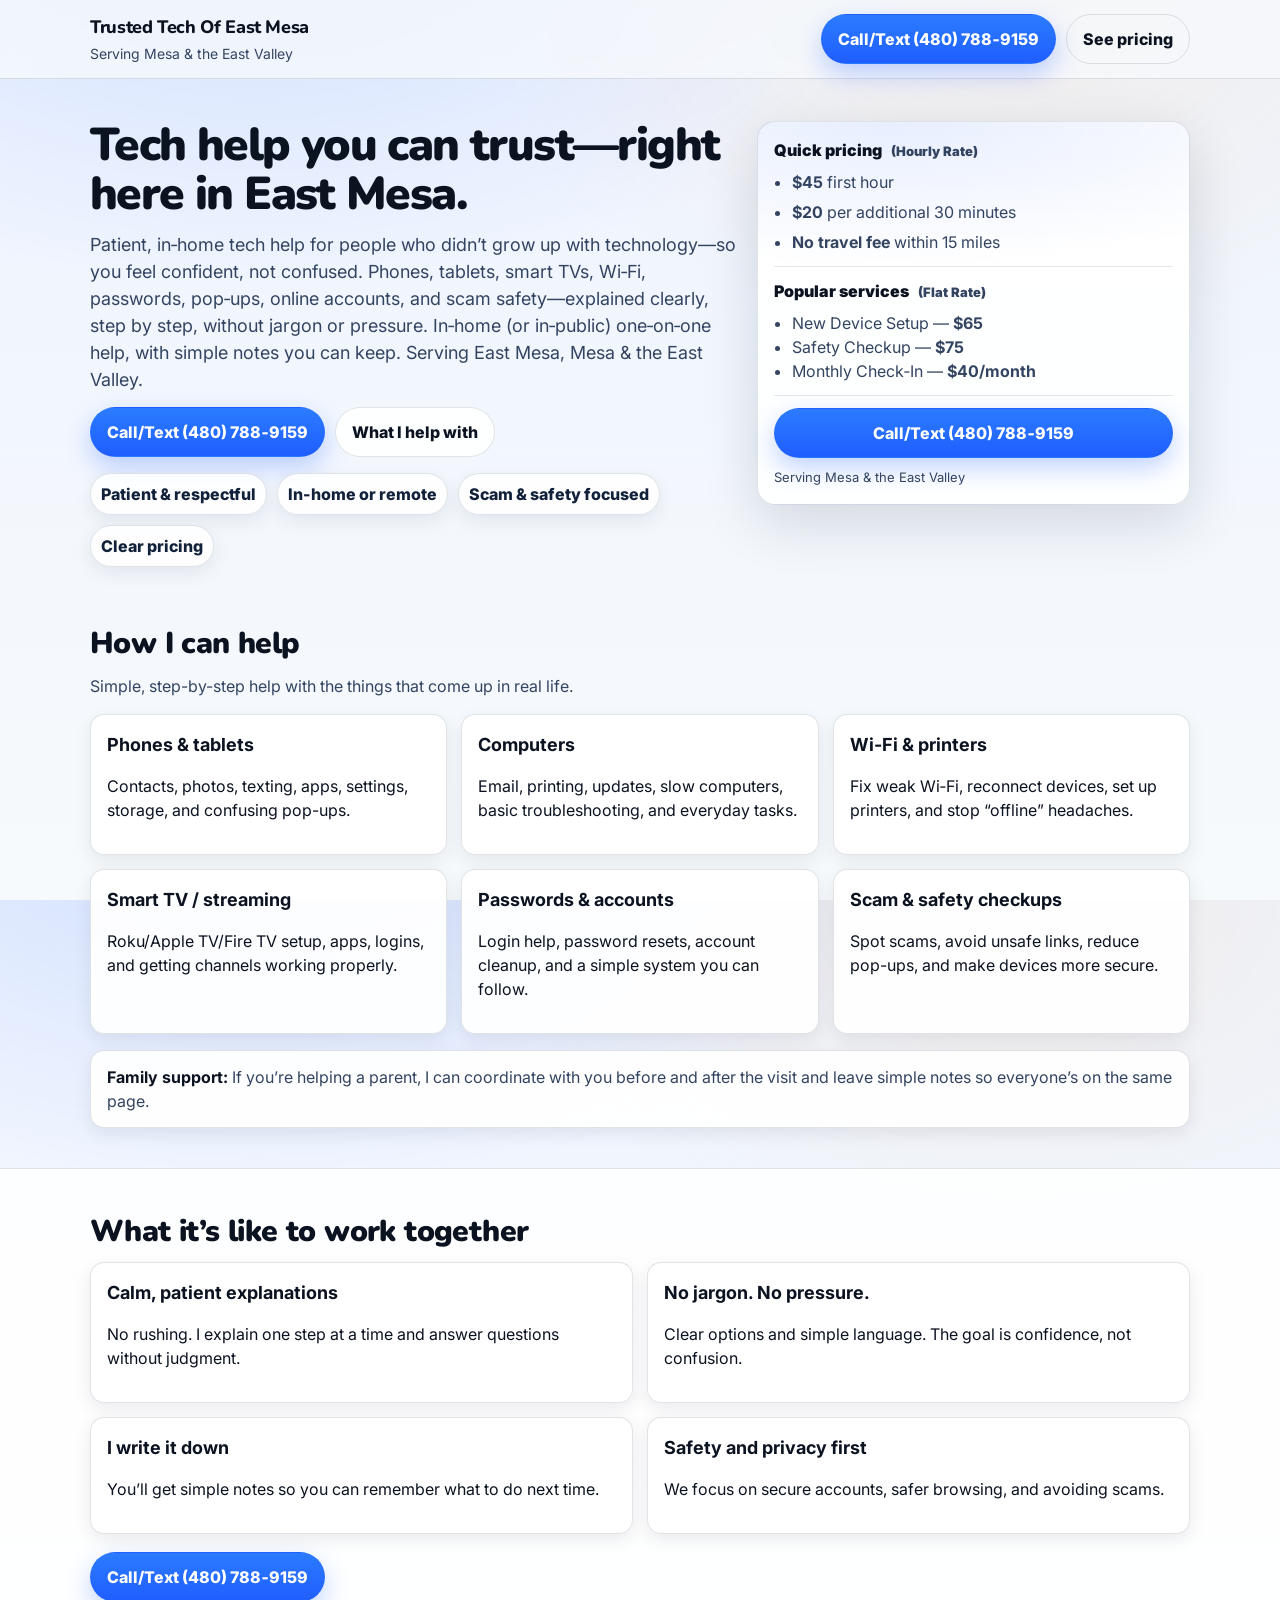
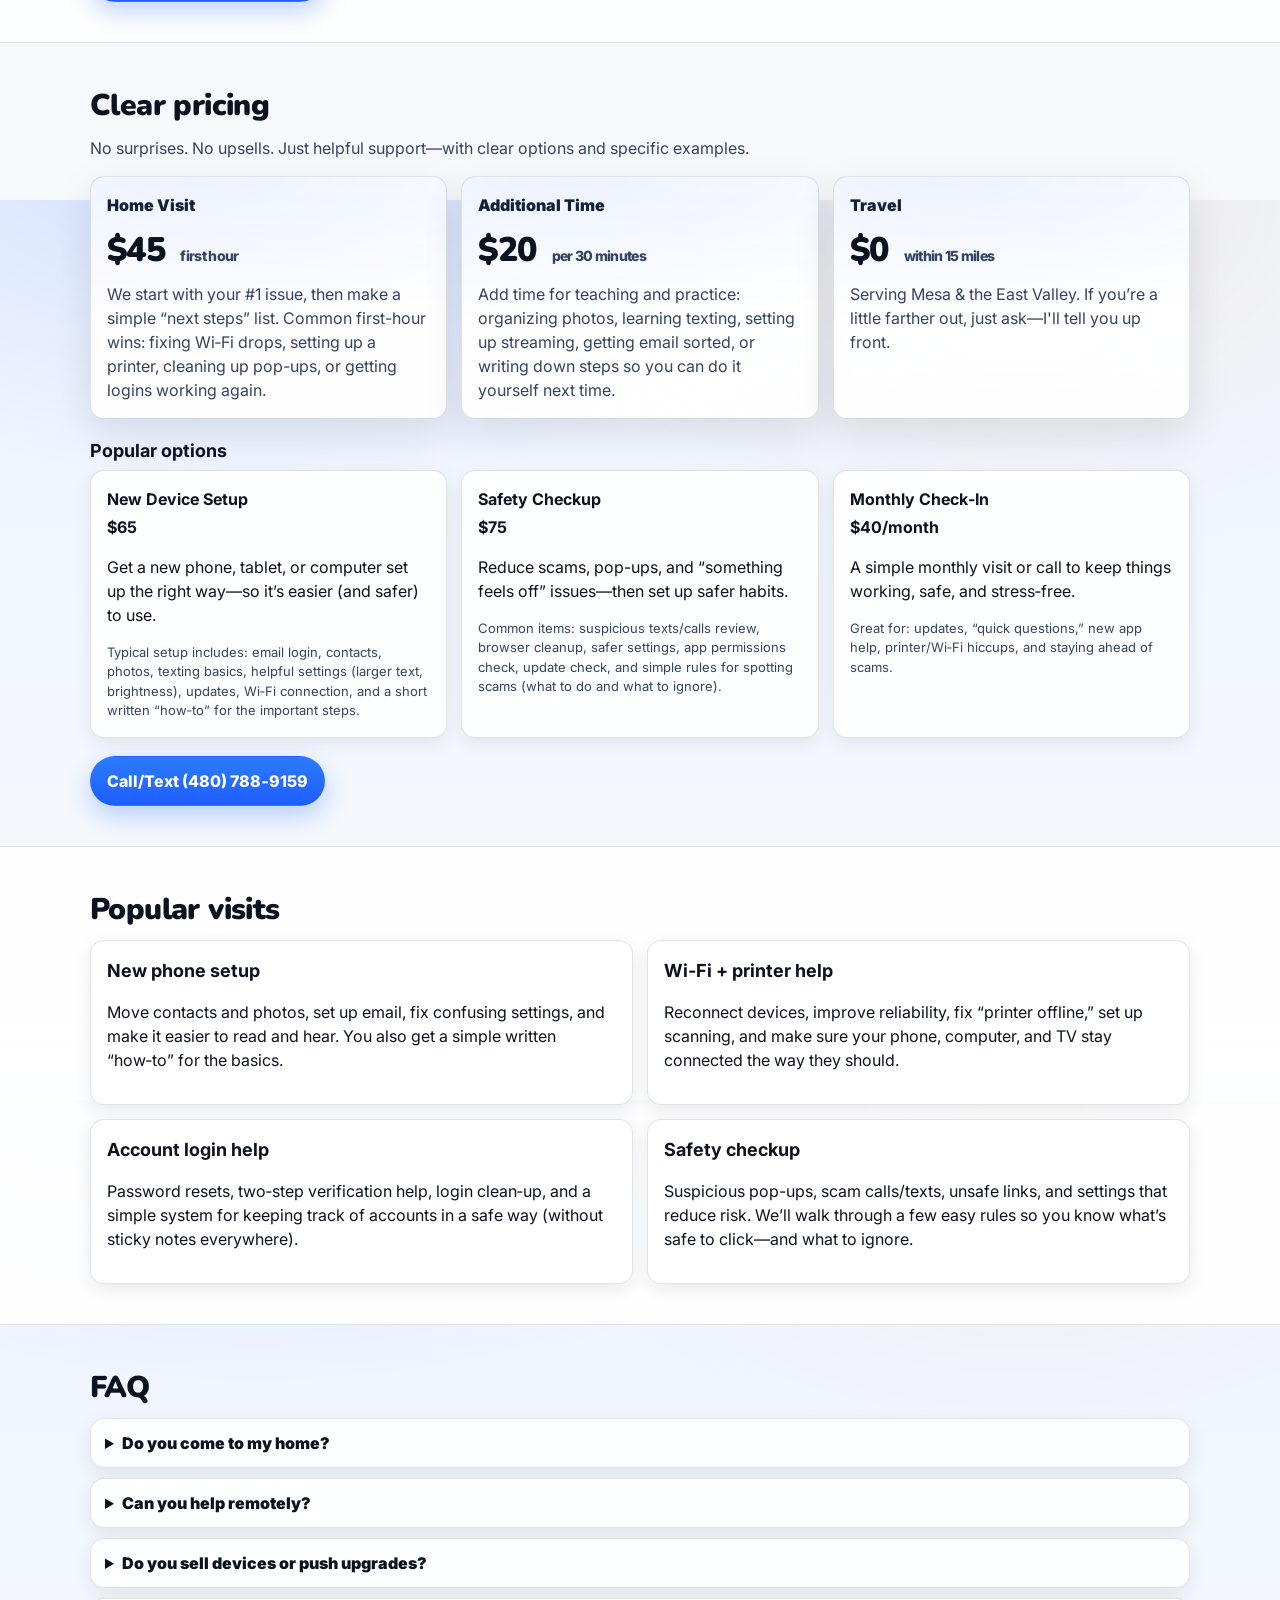
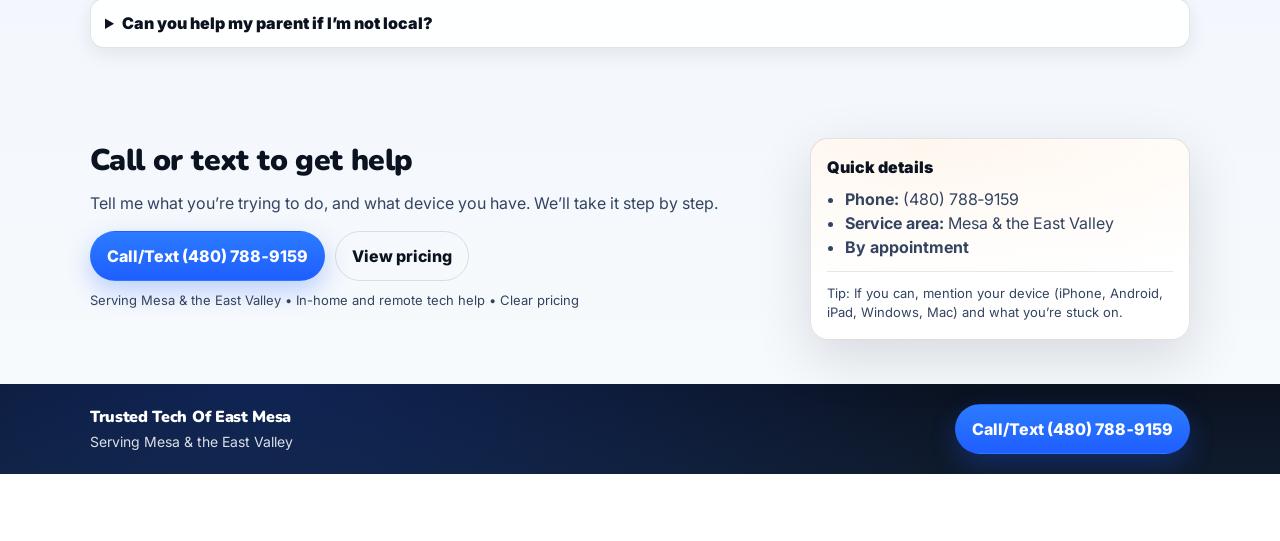
==== index.html @ 02677ed4 "Add root index for GitHub Pages" ====
<!doctype html>
<html lang="en">
  <head>
    <meta charset="utf-8" />
    <meta name="viewport" content="width=device-width, initial-scale=1" />
    <title>Trusted Tech Guide of East Mesa</title>
    <meta http-equiv="refresh" content="0; url=./site/" />
    <link rel="canonical" href="./site/" />
    <meta name="robots" content="noindex" />
    <style>
      body {
        font-family: system-ui, -apple-system, Segoe UI, Roboto, Arial, sans-serif;
        padding: 24px;
        line-height: 1.5;
      }
    </style>
  </head>
  <body>
    <p>
      Redirecting… If you’re not redirected,
      <a href="./site/">open the website here</a>.
    </p>
  </body>
</html>
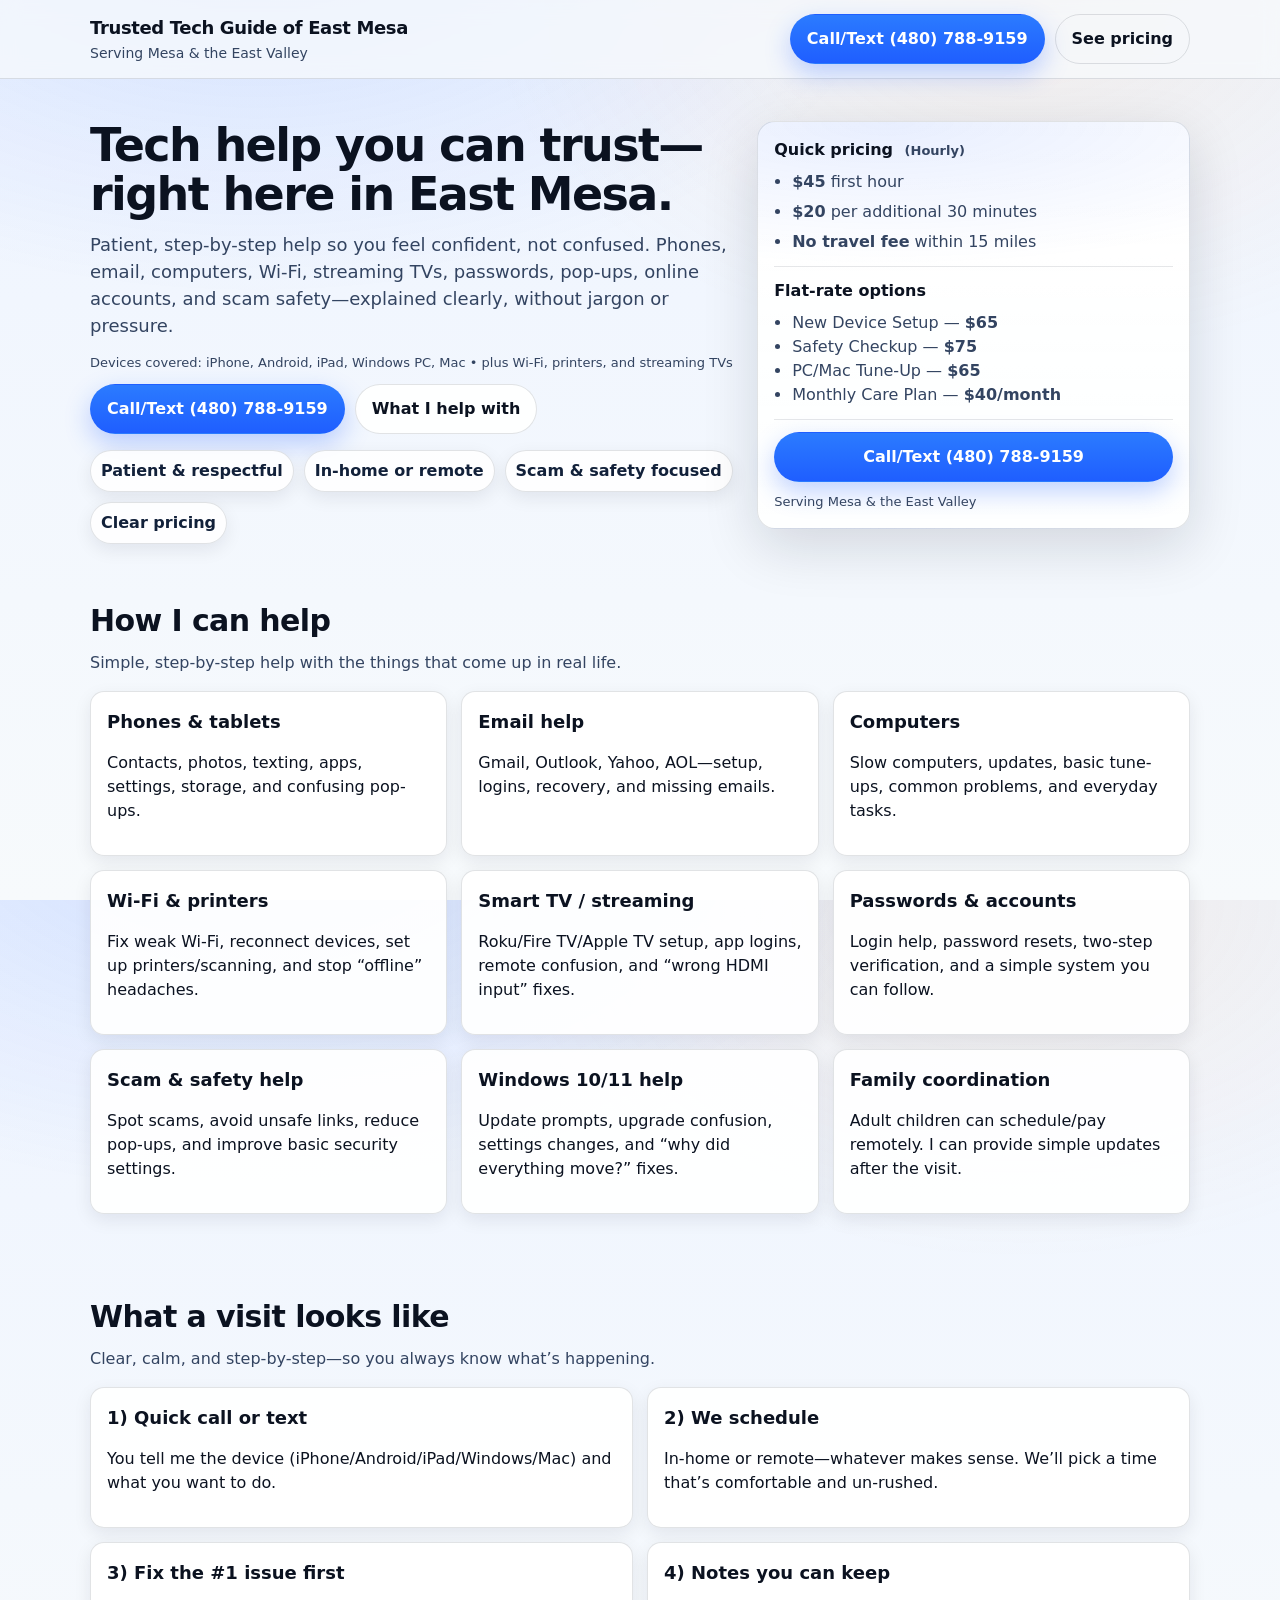
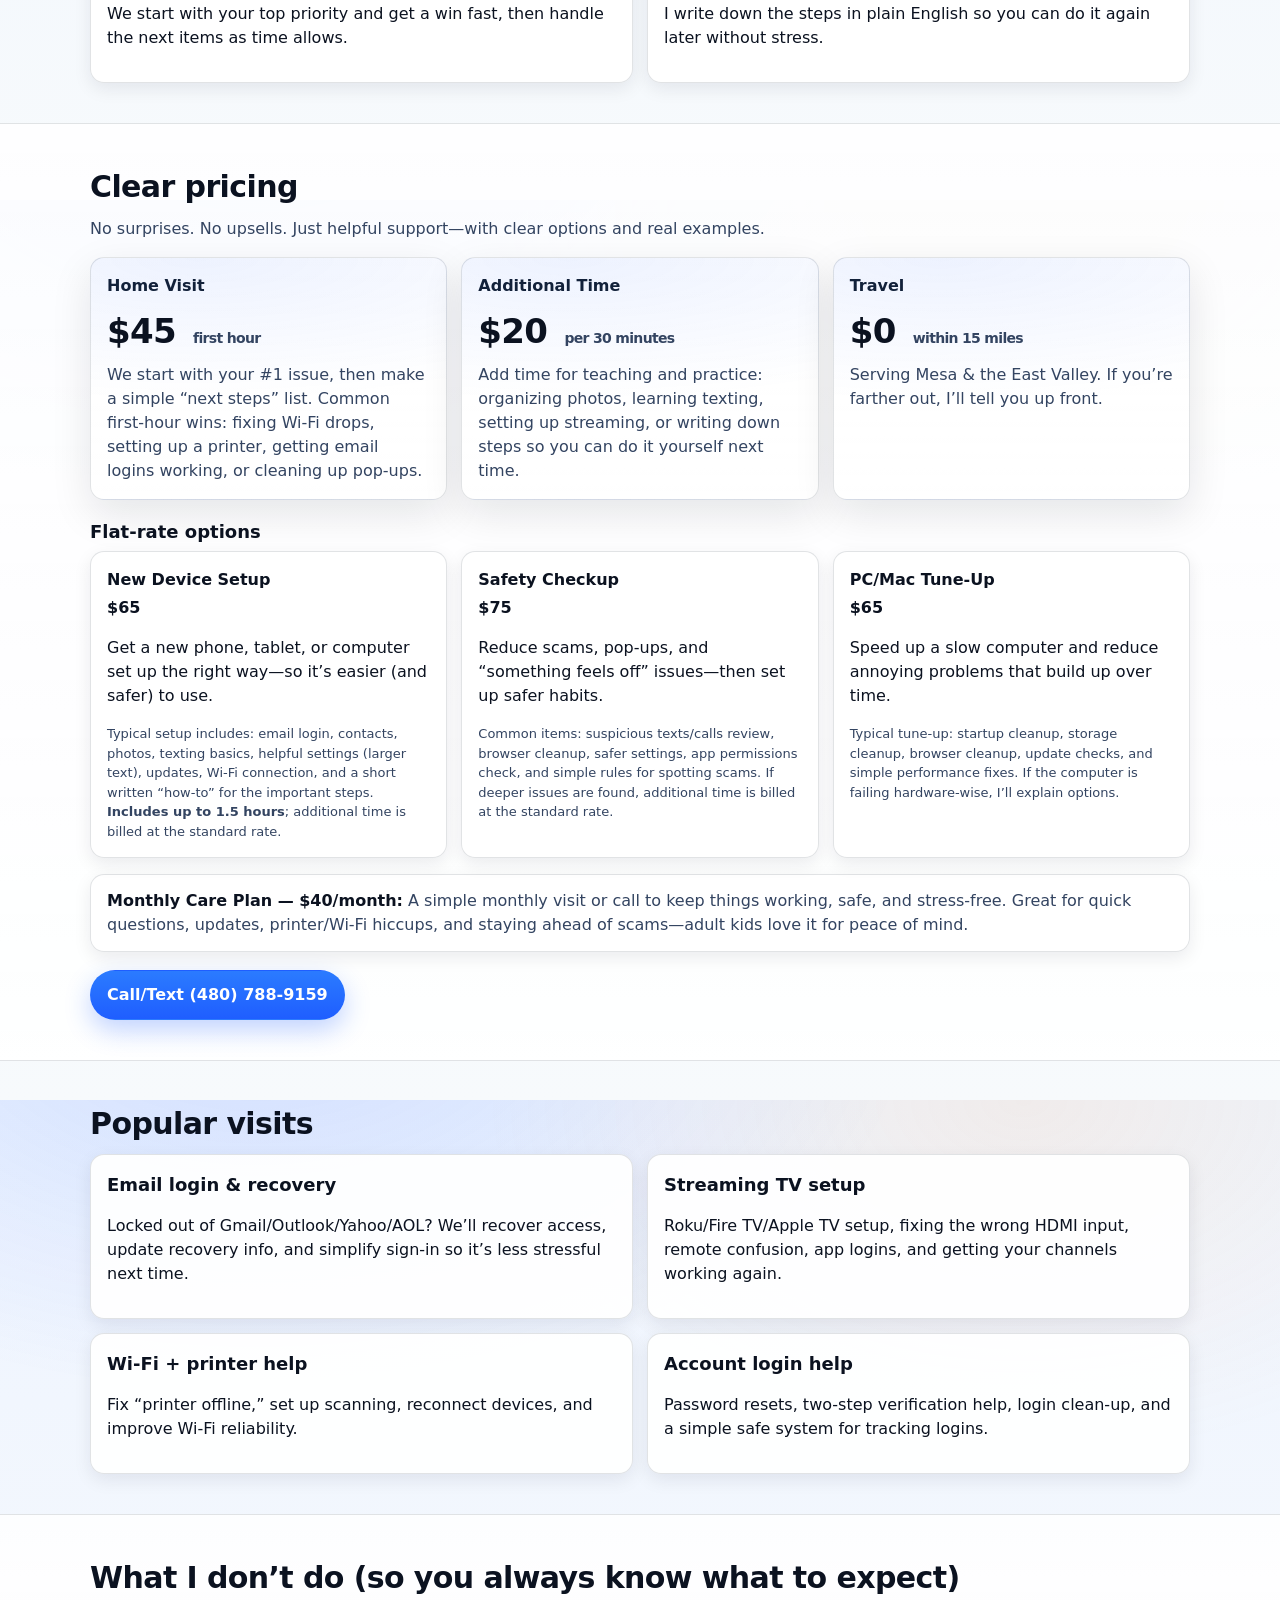
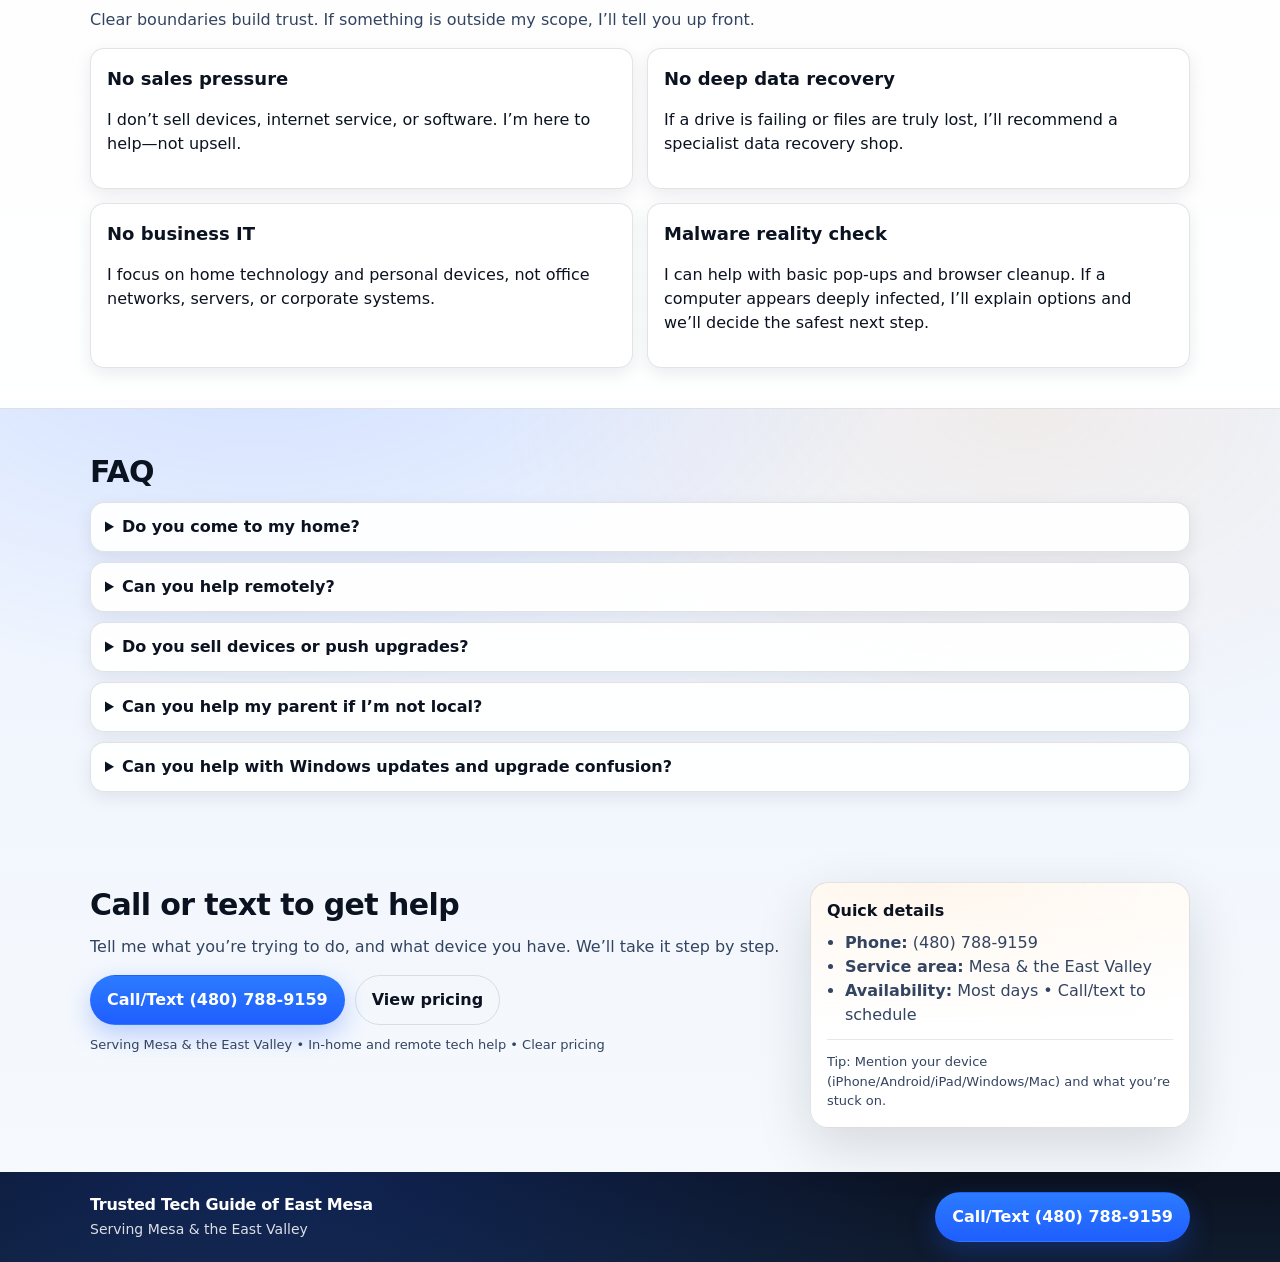
==== commit c88a53c7: "Update title from 'Trusted Tech Guide' to 'Trusted Tech'" ====
--- a/index.html
+++ b/index.html
@@ -3,7 +3,7 @@
   <head>
     <meta charset="utf-8" />
     <meta name="viewport" content="width=device-width, initial-scale=1" />
-    <title>Trusted Tech Guide of East Mesa</title>
+    <title>Trusted Tech of East Mesa</title>
     <meta http-equiv="refresh" content="0; url=./site/" />
     <link rel="canonical" href="./site/" />
     <meta name="robots" content="noindex" />
